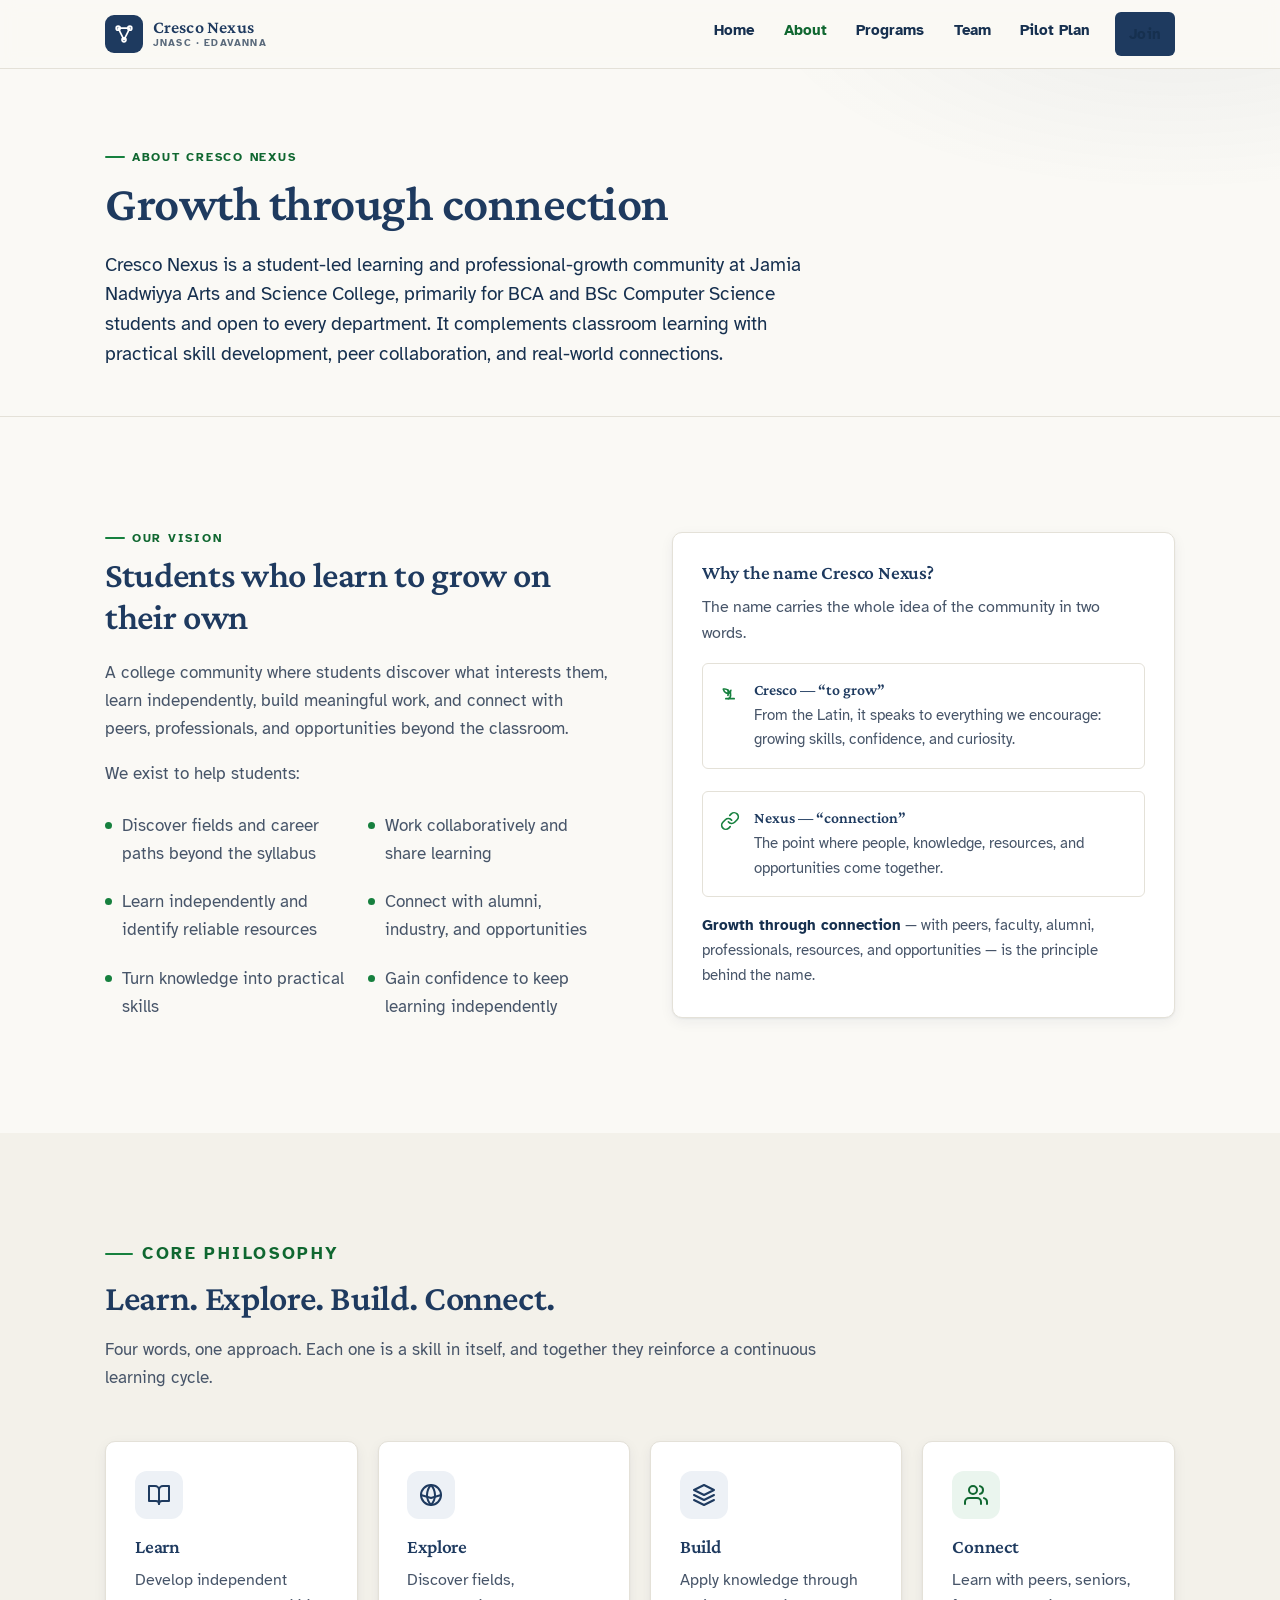
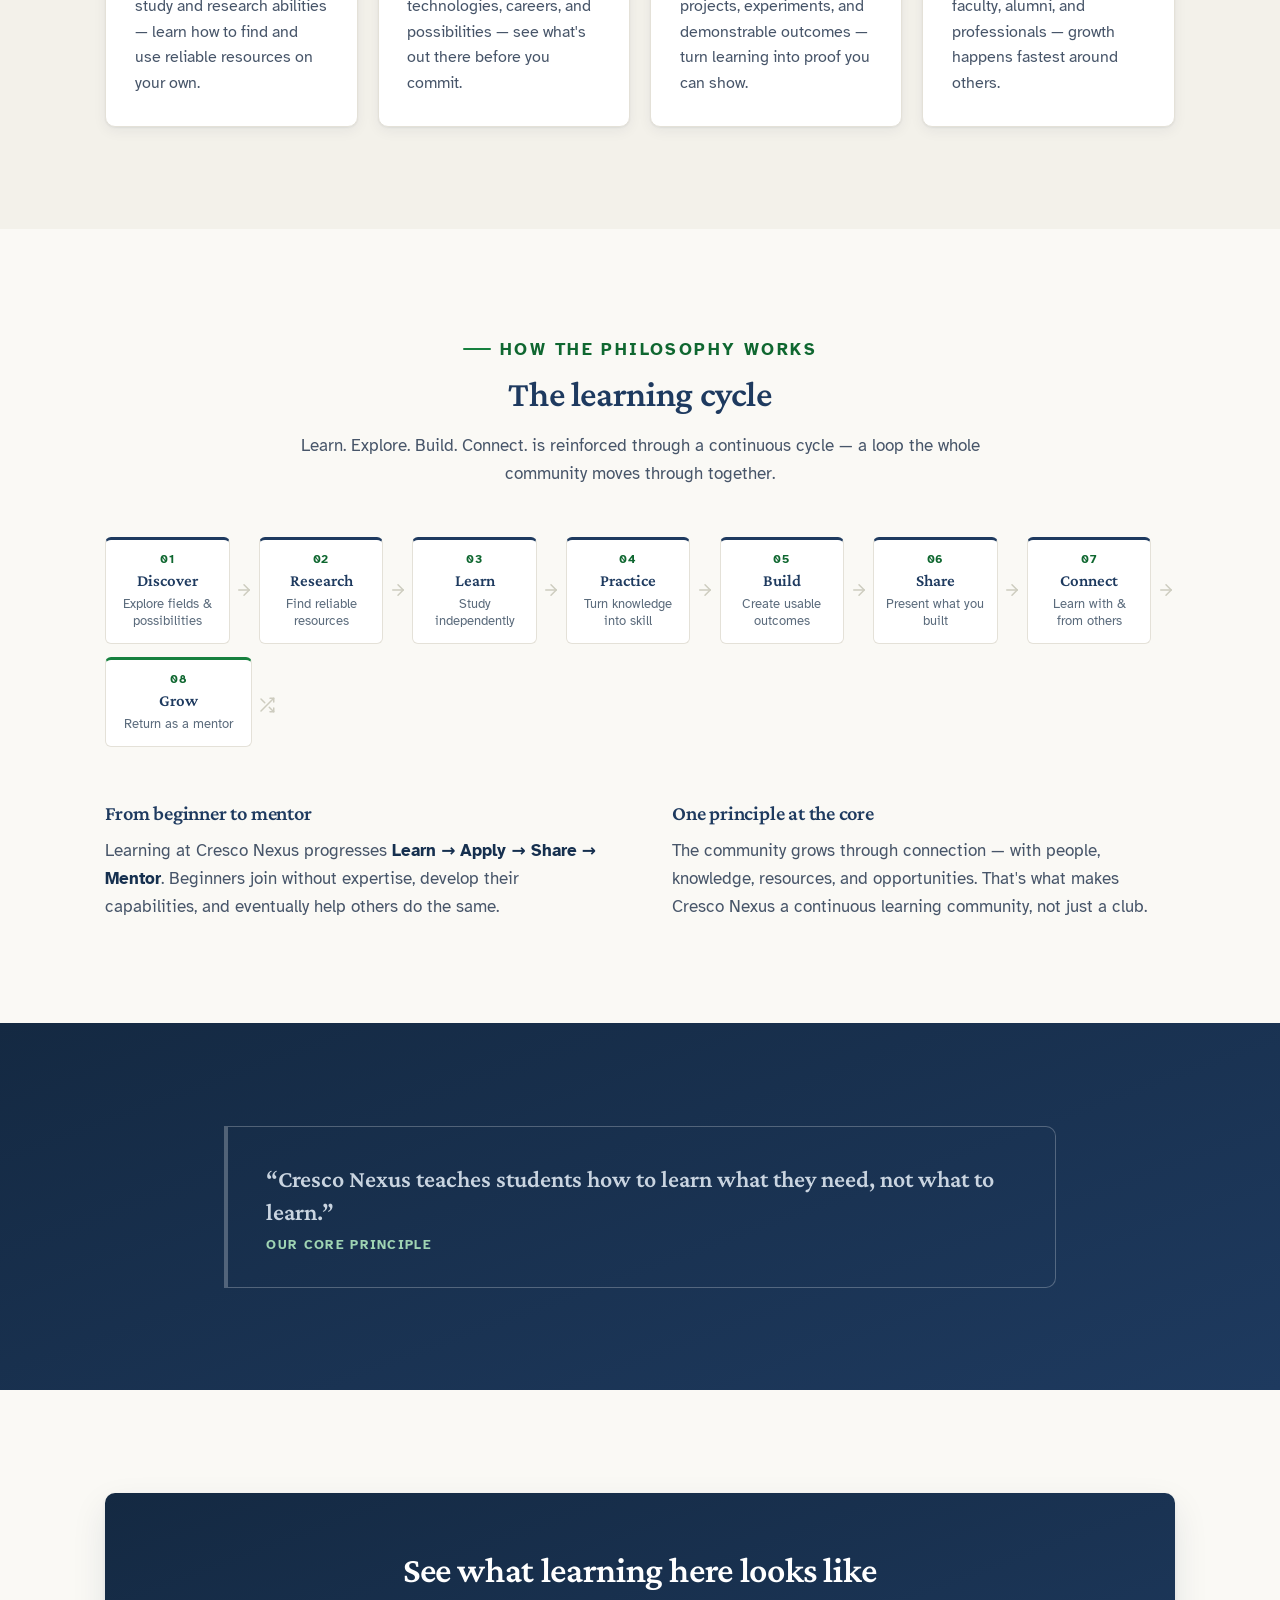
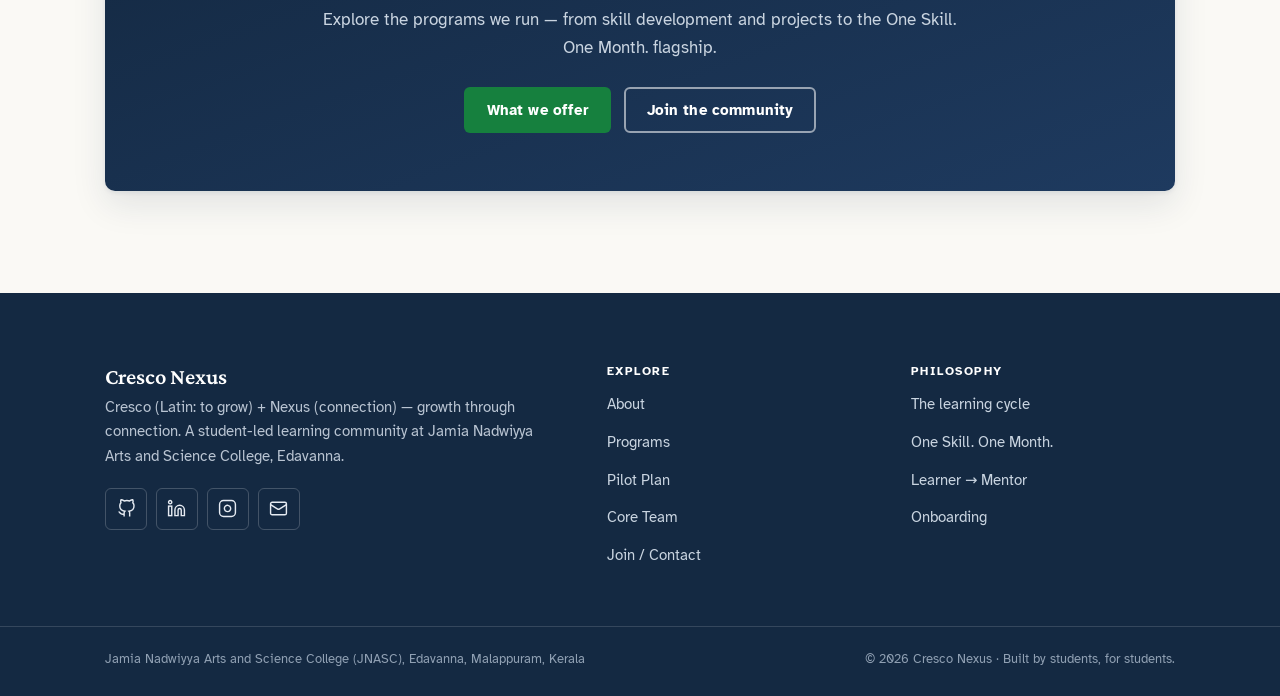
==== about.html @ 307aafd1 "first commit" ====
<!DOCTYPE html>
<html lang="en">
<head>
  <meta charset="UTF-8">
  <meta name="viewport" content="width=device-width, initial-scale=1">
  <title>About — Cresco Nexus</title>
  <meta name="description" content="Why Cresco Nexus exists: our vision, purpose, core philosophy, the meaning of the name, and the learning cycle that shapes everything we do.">
  <meta property="og:type" content="website">
  <meta property="og:site_name" content="Cresco Nexus">
  <meta property="og:title" content="About — Cresco Nexus">
  <meta property="og:description" content="A student-led community at JNASC, Edavanna. Learn what we stand for: vision, purpose, core philosophy, and the Cresco = grow/ Nexus = connection learning cycle.">
  <meta property="og:url" content="https://YOUR_USERNAME.github.io/cresco-nexus/about.html">
  <link rel="canonical" href="https://YOUR_USERNAME.github.io/cresco-nexus/about.html">
  <link rel="icon" type="image/svg+xml" href="assets/favicon.svg">
  <link rel="preconnect" href="https://fonts.googleapis.com">
  <link rel="preconnect" href="https://fonts.gstatic.com" crossorigin>
  <link href="https://fonts.googleapis.com/css2?family=Atkinson+Hyperlegible:wght@400;700&family=Crimson+Pro:ital,wght@0,400;0,600;0,700;1,400;1,600&display=swap" rel="stylesheet">
  <link rel="stylesheet" href="assets/css/styles.css">
</head>
<body>
  <a class="skip-link" href="#main">Skip to content</a>

  <header class="site-header">
    <div class="container nav">
      <a class="brand" href="index.html" aria-label="Cresco Nexus — home">
        <span class="brand__mark" aria-hidden="true">
          <svg viewBox="0 0 24 24" width="20" height="20" fill="none" stroke="currentColor" stroke-width="2" stroke-linecap="round" stroke-linejoin="round">
            <circle cx="5" cy="5" r="2.4"></circle>
            <circle cx="19" cy="5" r="2.4"></circle>
            <circle cx="12" cy="19" r="2.4"></circle>
            <path d="M5 5l14 0M5 5l7 14M19 5L12 19"></path>
          </svg>
        </span>
        <span class="brand__text">
          <span class="brand__name">Cresco Nexus</span>
          <span class="brand__tag">JNASC · Edavanna</span>
        </span>
      </a>
      <button class="nav-toggle" aria-expanded="false" aria-controls="nav-links" aria-label="Toggle navigation menu">
        <svg class="icon-menu" viewBox="0 0 24 24" fill="none" stroke="currentColor" stroke-width="2" stroke-linecap="round" aria-hidden="true"><line x1="4" y1="7" x2="20" y2="7"></line><line x1="4" y1="12" x2="20" y2="12"></line><line x1="4" y1="17" x2="20" y2="17"></line></svg>
        <svg class="icon-close" viewBox="0 0 24 24" fill="none" stroke="currentColor" stroke-width="2" stroke-linecap="round" aria-hidden="true"><line x1="6" y1="6" x2="18" y2="18"></line><line x1="18" y1="6" x2="6" y2="18"></line></svg>
      </button>
      <nav aria-label="Main navigation">
        <ul class="nav-links" id="nav-links">
          <li><a href="index.html">Home</a></li>
          <li><a href="about.html" aria-current="page">About</a></li>
          <li><a href="programs.html">Programs</a></li>
          <li><a href="team.html">Team</a></li>
          <li><a href="pilot.html">Pilot Plan</a></li>
          <li><a class="btn btn--primary nav-cta" href="join.html">Join</a></li>
        </ul>
      </nav>
    </div>
  </header>

  <main id="main">
    <section class="page-hero" aria-labelledby="page-title">
      <div class="container">
        <p class="eyebrow">About Cresco Nexus</p>
        <h1 id="page-title">Growth through connection</h1>
        <p class="lead">Cresco Nexus is a student-led learning and professional-growth community at Jamia Nadwiyya Arts and Science College, primarily for BCA and BSc Computer Science students and open to every department. It complements classroom learning with practical skill development, peer collaboration, and real-world connections.</p>
      </div>
    </section>

    <!-- Vision & Purpose -->
    <section class="section" aria-labelledby="vision-title">
      <div class="container split split--center">
        <div class="reveal">
          <p class="eyebrow">Our vision</p>
          <h2 id="vision-title">Students who learn to grow on their own</h2>
          <p>A college community where students discover what interests them, learn independently, build meaningful work, and connect with peers, professionals, and opportunities beyond the classroom.</p>
          <p>We exist to help students:</p>
          <ul class="two-col-list">
            <li>Discover fields and career paths beyond the syllabus</li>
            <li>Learn independently and identify reliable resources</li>
            <li>Turn knowledge into practical skills</li>
            <li>Work collaboratively and share learning</li>
            <li>Connect with alumni, industry, and opportunities</li>
            <li>Gain confidence to keep learning independently</li>
          </ul>
        </div>
        <div class="reveal" data-delay="1">
          <article class="card">
            <h3>Why the name Cresco Nexus?</h3>
            <p style="font-size:1rem">The name carries the whole idea of the community in two words.</p>
            <ul class="feature-list">
              <li>
                <svg viewBox="0 0 24 24" fill="none" stroke="currentColor" stroke-width="2" stroke-linecap="round" stroke-linejoin="round" aria-hidden="true"><path d="M7 20h10"></path><path d="M10 20c5.5-2.5.8-6.4 3-10"></path><path d="M9.5 9.4c1.1.8 1.8 2.2 2.3 3.7-2 .4-3.5.4-4.8-.3-1.2-.6-2.3-1.9-3-4.2 2.8-.5 4.4 0 5.5 1.4a8.1 8.1 0 0 1 0 6"></path></svg>
                <div><b>Cresco — “to grow”</b><p>From the Latin, it speaks to everything we encourage: growing skills, confidence, and curiosity.</p></div>
              </li>
              <li>
                <svg viewBox="0 0 24 24" fill="none" stroke="currentColor" stroke-width="2" stroke-linecap="round" stroke-linejoin="round" aria-hidden="true"><path d="M10 13a5 5 0 0 0 7.54.54l3-3a5 5 0 0 0-7.07-7.07l-1.72 1.71"></path><path d="M14 11a5 5 0 0 0-7.54-.54l-3 3a5 5 0 0 0 7.07 7.07l1.71-1.71"></path></svg>
                <div><b>Nexus — “connection”</b><p>The point where people, knowledge, resources, and opportunities come together.</p></div>
              </li>
            </ul>
            <p class="mt-1" style="font-size:.95rem"><strong>Growth through connection</strong> — with peers, faculty, alumni, professionals, resources, and opportunities — is the principle behind the name.</p>
          </article>
        </div>
      </div>
    </section>

    <!-- Core philosophy -->
    <section class="section section--soft" aria-labelledby="philosophy-title">
      <div class="container">
        <div class="section-head reveal">
          <p class="eyebrow">Core philosophy</p>
          <h2 id="philosophy-title">Learn. Explore. Build. Connect.</h2>
          <p>Four words, one approach. Each one is a skill in itself, and together they reinforce a continuous learning cycle.</p>
        </div>
        <div class="grid grid--4">
          <article class="card reveal">
            <span class="card__icon"><svg viewBox="0 0 24 24" fill="none" stroke="currentColor" stroke-width="2" stroke-linecap="round" stroke-linejoin="round" aria-hidden="true"><path d="M2 3h6a4 4 0 0 1 4 4v14a3 3 0 0 0-3-3H2z"></path><path d="M22 3h-6a4 4 0 0 0-4 4v14a3 3 0 0 1 3-3h7z"></path></svg></span>
            <h3>Learn</h3>
            <p>Develop independent study and research abilities — learn how to find and use reliable resources on your own.</p>
          </article>
          <article class="card reveal" data-delay="1">
            <span class="card__icon"><svg viewBox="0 0 24 24" fill="none" stroke="currentColor" stroke-width="2" stroke-linecap="round" stroke-linejoin="round" aria-hidden="true"><circle cx="12" cy="12" r="10"></circle><path d="m2 12 10 3 10-3"></path><path d="M12 2a15.3 15.3 0 0 1 4 10 15.3 15.3 0 0 1-4 10 15.3 15.3 0 0 1-4-10 15.3 15.3 0 0 1 4-10z"></path></svg></span>
            <h3>Explore</h3>
            <p>Discover fields, technologies, careers, and possibilities — see what's out there before you commit.</p>
          </article>
          <article class="card reveal" data-delay="2">
            <span class="card__icon"><svg viewBox="0 0 24 24" fill="none" stroke="currentColor" stroke-width="2" stroke-linecap="round" stroke-linejoin="round" aria-hidden="true"><polygon points="12 2 2 7 12 12 22 7 12 2"></polygon><polyline points="2 17 12 22 22 17"></polyline><polyline points="2 12 12 17 22 12"></polyline></svg></span>
            <h3>Build</h3>
            <p>Apply knowledge through projects, experiments, and demonstrable outcomes — turn learning into proof you can show.</p>
          </article>
          <article class="card reveal" data-delay="3">
            <span class="card__icon card__icon--green"><svg viewBox="0 0 24 24" fill="none" stroke="currentColor" stroke-width="2" stroke-linecap="round" stroke-linejoin="round" aria-hidden="true"><path d="M17 21v-2a4 4 0 0 0-4-4H5a4 4 0 0 0-4 4v2"></path><circle cx="9" cy="7" r="4"></circle><path d="M23 21v-2a4 4 0 0 0-3-3.87"></path><path d="M16 3.13a4 4 0 0 1 0 7.75"></path></svg></span>
            <h3>Connect</h3>
            <p>Learn with peers, seniors, faculty, alumni, and professionals — growth happens fastest around others.</p>
          </article>
        </div>
      </div>
    </section>

    <!-- The learning cycle -->
    <section class="section" id="cycle" aria-labelledby="cycle-title">
      <div class="container">
        <div class="section-head text-center reveal">
          <p class="eyebrow eyebrow--center">How the philosophy works</p>
          <h2 id="cycle-title">The learning cycle</h2>
          <p>Learn. Explore. Build. Connect. is reinforced through a continuous cycle — a loop the whole community moves through together.</p>
        </div>
        <ol class="cycle reveal">
          <li class="cycle__item"><strong>Discover</strong><span>Explore fields &amp; possibilities</span></li>
          <li class="cycle__arrow cycle__arrow--h" aria-hidden="true"><svg viewBox="0 0 24 24" fill="none" stroke="currentColor" stroke-width="2" stroke-linecap="round" stroke-linejoin="round"><line x1="5" y1="12" x2="19" y2="12"></line><polyline points="12 5 19 12 12 19"></polyline></svg></li>
          <li class="cycle__item"><strong>Research</strong><span>Find reliable resources</span></li>
          <li class="cycle__arrow cycle__arrow--h" aria-hidden="true"><svg viewBox="0 0 24 24" fill="none" stroke="currentColor" stroke-width="2" stroke-linecap="round" stroke-linejoin="round"><line x1="5" y1="12" x2="19" y2="12"></line><polyline points="12 5 19 12 12 19"></polyline></svg></li>
          <li class="cycle__item"><strong>Learn</strong><span>Study independently</span></li>
          <li class="cycle__arrow cycle__arrow--h" aria-hidden="true"><svg viewBox="0 0 24 24" fill="none" stroke="currentColor" stroke-width="2" stroke-linecap="round" stroke-linejoin="round"><line x1="5" y1="12" x2="19" y2="12"></line><polyline points="12 5 19 12 12 19"></polyline></svg></li>
          <li class="cycle__item"><strong>Practice</strong><span>Turn knowledge into skill</span></li>
          <li class="cycle__arrow cycle__arrow--h" aria-hidden="true"><svg viewBox="0 0 24 24" fill="none" stroke="currentColor" stroke-width="2" stroke-linecap="round" stroke-linejoin="round"><line x1="5" y1="12" x2="19" y2="12"></line><polyline points="12 5 19 12 12 19"></polyline></svg></li>
          <li class="cycle__item"><strong>Build</strong><span>Create usable outcomes</span></li>
          <li class="cycle__arrow cycle__arrow--h" aria-hidden="true"><svg viewBox="0 0 24 24" fill="none" stroke="currentColor" stroke-width="2" stroke-linecap="round" stroke-linejoin="round"><line x1="5" y1="12" x2="19" y2="12"></line><polyline points="12 5 19 12 12 19"></polyline></svg></li>
          <li class="cycle__item"><strong>Share</strong><span>Present what you built</span></li>
          <li class="cycle__arrow cycle__arrow--h" aria-hidden="true"><svg viewBox="0 0 24 24" fill="none" stroke="currentColor" stroke-width="2" stroke-linecap="round" stroke-linejoin="round"><line x1="5" y1="12" x2="19" y2="12"></line><polyline points="12 5 19 12 12 19"></polyline></svg></li>
          <li class="cycle__item"><strong>Connect</strong><span>Learn with &amp; from others</span></li>
          <li class="cycle__arrow cycle__arrow--h" aria-hidden="true"><svg viewBox="0 0 24 24" fill="none" stroke="currentColor" stroke-width="2" stroke-linecap="round" stroke-linejoin="round"><line x1="5" y1="12" x2="19" y2="12"></line><polyline points="12 5 19 12 12 19"></polyline></svg></li>
          <li class="cycle__item cycle__item--end"><strong>Grow</strong><span>Return as a mentor</span></li>
          <li class="cycle__arrow cycle__arrow--h" aria-hidden="true"><svg viewBox="0 0 24 24" fill="none" stroke="currentColor" stroke-width="2" stroke-linecap="round" stroke-linejoin="round"><polyline points="16 3 21 3 21 8"></polyline><line x1="4" y1="20" x2="21" y2="3"></line><polyline points="21 16 21 21 16 21"></polyline><line x1="15" y1="15" x2="21" y2="21"></line><line x1="4" y1="4" x2="9" y2="9"></line></svg></li>
        </ol>
        <div class="split mt-3">
          <div class="reveal">
            <h3>From beginner to mentor</h3>
            <p>Learning at Cresco Nexus progresses <strong>Learn → Apply → Share → Mentor</strong>. Beginners join without expertise, develop their capabilities, and eventually help others do the same.</p>
          </div>
          <div class="reveal" data-delay="1">
            <h3>One principle at the core</h3>
            <p>The community grows through connection — with people, knowledge, resources, and opportunities. That's what makes Cresco Nexus a continuous learning community, not just a club.</p>
          </div>
        </div>
      </div>
    </section>

    <!-- Core principle -->
    <section class="section section--navy" aria-label="Our core principle">
      <div class="container">
        <figure class="quote reveal" style="max-width:52rem;margin-inline:auto;background:transparent;border-color:rgba(255,255,255,.25);box-shadow:none">
          <blockquote>
            <p>“Cresco Nexus teaches students how to learn what they need, not what to learn.”</p>
          </blockquote>
          <cite style="color:#9FD4B3">Our core principle</cite>
        </figure>
      </div>
    </section>

    <!-- CTA -->
    <section class="section" aria-label="Next steps">
      <div class="container">
        <div class="cta-band reveal">
          <h2>See what learning here looks like</h2>
          <p>Explore the programs we run — from skill development and projects to the One Skill. One Month. flagship.</p>
          <div class="btn-row btn-row--center">
            <a class="btn btn--accent" href="programs.html">What we offer</a>
            <a class="btn btn--outline-light" href="join.html">Join the community</a>
          </div>
        </div>
      </div>
    </section>
  </main>

  <footer class="site-footer">
    <div class="container">
      <div class="footer-grid">
        <div class="footer-brand">
          <span class="footer-brand__name">Cresco Nexus</span>
          <p>Cresco (Latin: to grow) + Nexus (connection) — growth through connection. A student-led learning community at Jamia Nadwiyya Arts and Science College, Edavanna.</p>
          <div class="social-row">
            <a href="#" aria-label="Cresco Nexus on GitHub" rel="noopener"><svg viewBox="0 0 24 24" fill="none" stroke="currentColor" stroke-width="1.8" aria-hidden="true"><path d="M9 19c-5 1.5-5-2.5-7-3m14 6v-3.87a3.37 3.37 0 0 0-.94-2.61c3.14-.35 6.44-1.54 6.44-7A5.44 5.44 0 0 0 20 4.77 5.07 5.07 0 0 0 19.91 1S18.73.65 16 2.48a13.38 13.38 0 0 0-7 0C6.27.65 5.09 1 5.09 1A5.07 5.07 0 0 0 5 4.77a5.44 5.44 0 0 0-1.5 3.78c0 5.42 3.3 6.61 6.44 7A3.37 3.37 0 0 0 9 18.13V22"></path></svg></a>
            <a href="#" aria-label="Cresco Nexus on LinkedIn" rel="noopener"><svg viewBox="0 0 24 24" fill="none" stroke="currentColor" stroke-width="1.8" aria-hidden="true"><path d="M16 8a6 6 0 0 1 6 6v7h-4v-7a2 2 0 0 0-2-2 2 2 0 0 0-2 2v7h-4v-7a6 6 0 0 1 6-6z"></path><rect width="4" height="12" x="2" y="9"></rect><circle cx="4" cy="4" r="2"></circle></svg></a>
            <a href="#" aria-label="Cresco Nexus on Instagram" rel="noopener"><svg viewBox="0 0 24 24" fill="none" stroke="currentColor" stroke-width="1.8" aria-hidden="true"><rect width="20" height="20" x="2" y="2" rx="5"></rect><path d="M16 11.37A4 4 0 1 1 12.63 8 4 4 0 0 1 16 11.37z"></path><line x1="17.5" y1="6.5" x2="17.51" y2="6.5"></line></svg></a>
            <a href="mailto:hello@cresconexus.in" aria-label="Email Cresco Nexus"><svg viewBox="0 0 24 24" fill="none" stroke="currentColor" stroke-width="1.8" aria-hidden="true"><rect width="20" height="16" x="2" y="4" rx="2"></rect><path d="m22 7-8.97 5.7a1.94 1.94 0 0 1-2.06 0L2 7"></path></svg></a>
          </div>
        </div>
        <div class="footer-col">
          <h4>Explore</h4>
          <ul>
            <li><a href="about.html">About</a></li>
            <li><a href="programs.html">Programs</a></li>
            <li><a href="pilot.html">Pilot Plan</a></li>
            <li><a href="team.html">Core Team</a></li>
            <li><a href="join.html">Join / Contact</a></li>
          </ul>
        </div>
        <div class="footer-col">
          <h4>Philosophy</h4>
          <ul>
            <li><a href="about.html#cycle">The learning cycle</a></li>
            <li><a href="programs.html#one-skill">One Skill. One Month.</a></li>
            <li><a href="programs.html#progression">Learner → Mentor</a></li>
            <li><a href="join.html#onboarding">Onboarding</a></li>
          </ul>
        </div>
      </div>
    </div>
    <div class="footer-bottom">
      <div class="container">
        <span>Jamia Nadwiyya Arts and Science College (JNASC), Edavanna, Malappuram, Kerala</span>
        <span>© <span data-year>2026</span> Cresco Nexus · Built by students, for students.</span>
      </div>
    </div>
  </footer>

  <script src="assets/js/main.js" defer></script>
</body>
</html>
---- assets/css/styles.css ----
/* ============================================================
   Cresco Nexus — Global stylesheet
   Contrast checkpoints (WCAG AA, 4.5:1 minimum):
     navy #1E3A5F on white 11.5:1 | green #16803E on white 5.0:1
     navy-deep #142942 on white 14.7:1 | slate #475569 on bg 7.2:1
   ============================================================ */

:root {
  /* Color tokens */
  --navy:          #1E3A5F;
  --navy-deep:     #142942;
  --navy-ink:      #16304F;
  --navy-soft:     #EDF1F6;
  --green:         #16803E;
  --green-deep:    #0F6730;
  --green-tint:    #EAF5EE;
  --bg:            #FAF9F5;
  --bg-soft:       #F3F1EA;
  --card:          #FFFFFF;
  --slate:         #475569;
  --muted:         #5B6B7C;
  --border:        #E4E1D8;
  --border-strong: #CDCCBF;
  --focus:         #2563EB;

  /* Type */
  --serif: "Crimson Pro", "Iowan Old Style", Georgia, "Times New Roman", serif;
  --sans:  "Atkinson Hyperlegible", system-ui, -apple-system, "Segoe UI", Roboto, Arial, sans-serif;

  /* Shape + depth */
  --radius: 10px;
  --radius-sm: 6px;
  --shadow-sm: 0 1px 2px rgba(20,38,66,.06), 0 4px 14px rgba(20,38,66,.06);
  --shadow-md: 0 2px 4px rgba(20,38,66,.07), 0 14px 34px rgba(20,38,66,.10);

  /* Motion + rhythm */
  --ease: cubic-bezier(.25,.6,.3,1);
  --t-fast: 160ms;
  --t-med: 260ms;
  --space-section: clamp(3.5rem, 8vw, 6.5rem);
  --container: 1140px;
}

/* ---------- Reset / base ---------- */
*, *::before, *::after { box-sizing: border-box; }

html { scroll-behavior: smooth; -webkit-text-size-adjust: 100%; }

@media (prefers-reduced-motion: reduce) {
  html { scroll-behavior: auto; }
  *, *::before, *::after {
    animation-duration: .001ms !important;
    animation-iteration-count: 1 !important;
    transition-duration: .001ms !important;
  }
}

body {
  margin: 0;
  font-family: var(--sans);
  font-size: 1.0625rem;
  line-height: 1.65;
  color: var(--slate);
  background: var(--bg);
  -webkit-font-smoothing: antialiased;
  text-rendering: optimizeLegibility;
}

h1, h2, h3, h4 {
  font-family: var(--serif);
  font-weight: 600;
  line-height: 1.16;
  color: var(--navy);
  margin: 0 0 .55em;
  letter-spacing: -.01em;
}
h1 { font-size: clamp(2.15rem, 4.6vw, 3.1rem); }
h2 { font-size: clamp(1.65rem, 3.2vw, 2.25rem); }
h3 { font-size: 1.28rem; }
h4 { font-size: 1.05rem; }

p { margin: 0 0 1em; }
p:last-child { margin-bottom: 0; }
a { color: var(--navy); text-decoration: none; }
a:hover { color: var(--navy-deep); }
strong { color: var(--navy-ink); font-weight: 700; }
img, svg { display: block; max-width: 100%; }
ul, ol { padding-left: 1.25em; }
li { margin-bottom: .4em; }
li:last-child { margin-bottom: 0; }

::selection { background: var(--green); color: #fff; }
:focus-visible { outline: 3px solid var(--focus); outline-offset: 2px; border-radius: 3px; }

/* ---------- Utility ---------- */
.container {
  width: 100%;
  max-width: var(--container);
  margin-inline: auto;
  padding-inline: clamp(1.1rem, 4vw, 2.2rem);
}

.eyebrow {
  display: inline-flex;
  align-items: center;
  gap: .55em;
  font: 700 .78rem/1 var(--sans);
  letter-spacing: .14em;
  text-transform: uppercase;
  color: var(--green-deep);
  margin-bottom: .9em;
}
.eyebrow::before {
  content: "";
  width: 1.6em;
  height: 2px;
  background: var(--green);
  border-radius: 2px;
}
.eyebrow--on-dark { color: #9FD4B3; }
.eyebrow--on-dark::before { background: #9FD4B3; }
.eyebrow--center { justify-content: center; }

.sr-only {
  position: absolute;
  width: 1px;
  height: 1px;
  padding: 0;
  margin: -1px;
  overflow: hidden;
  clip: rect(0, 0, 0, 0);
  white-space: nowrap;
  border: 0;
}

.lead { font-size: 1.16rem; line-height: 1.6; color: var(--navy-ink); }
.lead--muted { color: var(--slate); }

.text-center { text-align: center; }
.mt-1 { margin-top: 1rem; }
.mt-2 { margin-top: 2rem; }
.mt-3 { margin-top: 3rem; }
.mb-0 { margin-bottom: 0; }

.skip-link {
  position: absolute;
  left: -999px;
  top: 0;
  z-index: 999;
  background: var(--navy);
  color: #fff;
  padding: .8em 1.2em;
  border-radius: 0 0 var(--radius-sm) 0;
  font-weight: 700;
}
.skip-link:focus { left: 0; color: #fff; }

.section { padding-block: var(--space-section); }
.section--soft { background: var(--bg-soft); }
.section--navy { background: linear-gradient(160deg, var(--navy-deep), var(--navy)); color: #D8E0EA; }
.section--navy h1, .section--navy h2, .section--navy h3 { color: #fff; }
.section--navy .lead { color: #C9D4E0; }
.section--navy p { color: #C9D4E0; }

.section-head { max-width: 46rem; margin-bottom: clamp(2rem, 4vw, 3rem); }
.section-head.text-center { margin-inline: auto; }
.section-head h2 { margin-bottom: .45em; }
.section-head p { font-size: 1.08rem; }

/* ---------- Buttons ---------- */
.btn {
  display: inline-flex;
  align-items: center;
  justify-content: center;
  gap: .5em;
  min-height: 46px;
  padding: .7em 1.35em;
  border: 2px solid transparent;
  border-radius: var(--radius-sm);
  font: 700 .95rem/1 var(--sans);
  letter-spacing: .01em;
  cursor: pointer;
  text-align: center;
  transition: background-color var(--t-fast) var(--ease), color var(--t-fast) var(--ease),
              border-color var(--t-fast) var(--ease), box-shadow var(--t-fast) var(--ease),
              transform var(--t-fast) var(--ease);
}
.btn:hover { transform: translateY(-1px); }
.btn:active { transform: translateY(0); }
.btn svg { flex: none; }

.btn--primary { background: var(--navy); color: #fff; }
.btn--primary:hover { background: var(--navy-deep); color: #fff; box-shadow: var(--shadow-sm); }

.btn--accent { background: var(--green); color: #fff; }
.btn--accent:hover { background: var(--green-deep); color: #fff; box-shadow: var(--shadow-sm); }

.btn--ghost { border-color: var(--navy); color: var(--navy); background: transparent; }
.btn--ghost:hover { background: var(--navy); color: #fff; }

.btn--light { background: #fff; color: var(--navy); }
.btn--light:hover { background: var(--bg-soft); color: var(--navy-deep); box-shadow: var(--shadow-sm); }

.btn--outline-light { border-color: rgba(255,255,255,.55); color: #fff; background: transparent; }
.btn--outline-light:hover { background: rgba(255,255,255,.12); color: #fff; border-color: #fff; }

.btn--block { width: 100%; }

.btn-row { display: flex; flex-wrap: wrap; gap: .8rem; align-items: center; }
.btn-row--center { justify-content: center; }

.textlink {
  font-weight: 700;
  color: var(--green-deep);
  border-bottom: 2px solid var(--green-tint);
  padding-bottom: 1px;
  transition: border-color var(--t-fast) var(--ease), color var(--t-fast) var(--ease);
}
.textlink:hover { color: var(--navy); border-color: var(--navy); }

/* ---------- Site header / nav ---------- */
.site-header {
  position: sticky;
  top: 0;
  z-index: 100;
  background: rgba(250,249,245,.92);
  -webkit-backdrop-filter: saturate(160%) blur(8px);
  backdrop-filter: saturate(160%) blur(8px);
  border-bottom: 1px solid var(--border);
  transition: box-shadow var(--t-med) var(--ease);
}
.site-header.is-scrolled { box-shadow: 0 6px 18px rgba(20,38,66,.07); }

.nav { display: flex; align-items: center; justify-content: space-between; gap: 1rem; min-height: 68px; }

.brand { display: inline-flex; align-items: center; gap: .6rem; flex: none; }
.brand__mark {
  width: 38px; height: 38px; border-radius: 9px;
  background: var(--navy); color: #fff;
  display: grid; place-items: center;
  transition: background-color var(--t-fast) var(--ease);
}
.brand:hover .brand__mark { background: var(--green); }
.brand__text { line-height: 1.1; }
.brand__name { display: block; font: 600 1.12rem/1.1 var(--serif); color: var(--navy); letter-spacing: .01em; }
.brand__tag { display: block; font: 700 .62rem/1.3 var(--sans); letter-spacing: .12em; text-transform: uppercase; color: var(--muted); }

.nav-links { display: flex; align-items: center; gap: .35rem; list-style: none; margin: 0; padding: 0; }
.nav-links a {
  display: inline-flex; align-items: center; min-height: 44px;
  padding: .35em .8em;
  font: 700 .93rem/1 var(--sans);
  color: var(--navy-ink);
  border-radius: var(--radius-sm);
  transition: color var(--t-fast) var(--ease), background-color var(--t-fast) var(--ease);
}
.nav-links a:hover { color: var(--green-deep); background: var(--navy-soft); }
.nav-links a[aria-current="page"] { color: var(--green-deep); }
.nav-links a[aria-current="page"]::after {
  content: ""; display: block; height: 2px; margin-top: -8px;
  border-radius: 2px; background: var(--green);
}

.nav-cta { margin-left: .5rem; font-size: .92rem; min-height: 42px; padding: .55em 1.1em; }

.nav-toggle {
  display: none;
  min-width: 46px; min-height: 46px; padding: 10px;
  border: 1px solid var(--border-strong);
  border-radius: var(--radius-sm);
  background: var(--card); color: var(--navy);
  cursor: pointer;
}
.nav-toggle svg { width: 22px; height: 22px; }
.nav-toggle[aria-expanded="true"] .icon-menu { display: none; }
.nav-toggle[aria-expanded="false"] .icon-close { display: none; }

@media (max-width: 860px) {
  .nav-toggle { display: inline-flex; align-items: center; justify-content: center; }
  .nav-links {
    position: absolute; top: 100%; left: 0; right: 0;
    flex-direction: column; align-items: stretch; gap: .15rem;
    background: var(--card);
    border-bottom: 1px solid var(--border);
    box-shadow: var(--shadow-md);
    padding: .7rem 1rem 1.1rem;
    display: none;
  }
  .nav-links.is-open { display: flex; }
  .nav-links a { justify-content: flex-start; padding: .75em .9em; border-radius: var(--radius-sm); }
  .nav-links a[aria-current="page"]::after { display: none; }
  .nav-cta { margin-left: 0; margin-top: .35rem; width: 100%; }
}

/* ---------- Hero (home) ---------- */
.hero {
  position: relative;
  overflow: hidden;
  padding: clamp(3.2rem, 7vw, 5.5rem) 0 clamp(3rem, 6vw, 4.5rem);
  border-bottom: 1px solid var(--border);
  background:
    radial-gradient(900px 480px at 88% -10%, rgba(30,58,95,.07), transparent 65%),
    radial-gradient(640px 420px at -8% 108%, rgba(22,128,62,.06), transparent 60%),
    var(--bg);
}
.hero__inner {
  display: grid;
  grid-template-columns: minmax(0, 1.15fr) minmax(280px, .85fr);
  gap: clamp(1.5rem, 4vw, 3.5rem);
  align-items: center;
}
.hero h1 .tagline { display: block; color: var(--green-deep); font-style: italic; font-weight: 500; }
.hero__mission { font-size: 1.18rem; max-width: 34em; }
.hero__meta {
  display: flex; flex-wrap: wrap; gap: 1.4rem;
  margin-top: 1.6rem; font-size: .9rem; color: var(--muted);
}
.hero__meta span { display: inline-flex; align-items: center; gap: .45em; }
.hero__meta svg { width: 17px; height: 17px; color: var(--green); }

@keyframes motifPulse {
  0%, 100% { opacity: 1; transform: scale(1); }
  50% { opacity: .5; transform: scale(.8); }
}
.motif-svg { width: 100%; height: auto; }
.motif-svg .node-line { stroke: var(--navy); stroke-opacity: .28; }
.motif-svg .node-core { fill: var(--navy); }
.motif-svg .node-core--green { fill: var(--green); }
.motif-svg .node-soft { fill: #fff; stroke: var(--navy); stroke-opacity: .55; stroke-width: 1.4; }
.motif-svg .node-pulse { fill: var(--green); transform-origin: center; transform-box: fill-box; animation: motifPulse 3.6s var(--ease) infinite; }
.motif-svg .node-pulse:nth-of-type(2) { animation-delay: -1.2s; }
.motif-svg .node-pulse:nth-of-type(3) { animation-delay: -2.4s; }
.motif-svg .node-label { font-family: var(--serif); font-size: 13.5px; fill: var(--navy-ink); }
.motif-svg .node-label--green { fill: var(--green-deep); font-weight: 700; }
@media (prefers-reduced-motion: reduce) { .motif-svg .node-pulse { animation: none; } }

@media (max-width: 920px) {
  .hero__inner { grid-template-columns: 1fr; }
  .hero__motif { display: none; }
}

.hero__chip {
  position: absolute;
  left: -14px;
  bottom: 6px;
  background: var(--card);
  border: 1px solid var(--border-strong);
  border-radius: var(--radius);
  box-shadow: var(--shadow-md);
  padding: .9rem 1.1rem;
  display: flex;
  gap: .8rem;
  align-items: center;
  max-width: 290px;
}
.hero__chip .chip-mark {
  flex: none;
  width: 42px; height: 42px;
  border-radius: 10px;
  background: var(--green-tint); color: var(--green-deep);
  display: grid; place-items: center;
}
.hero__chip .chip-mark svg { width: 22px; height: 22px; }
.hero__chip b { display: block; font: 600 1rem/1.2 var(--serif); color: var(--navy); }
.hero__chip span { display: block; font-size: .78rem; line-height: 1.3; color: var(--muted); }
@media (max-width: 1100px) { .hero__chip { display: none; } }

/* ---------- Page hero (inner pages) ---------- */
.page-hero {
  padding: clamp(2.6rem, 6vw, 4.4rem) 0 clamp(2rem, 4vw, 3rem);
  border-bottom: 1px solid var(--border);
  background:
    radial-gradient(700px 320px at 92% -20%, rgba(30,58,95,.06), transparent 60%),
    var(--bg);
}
.page-hero h1 { margin-bottom: .35em; }
.page-hero .lead { max-width: 44rem; }

/* ---------- Cards ---------- */
.grid {
  display: grid;
  gap: 1.25rem;
  grid-template-columns: repeat(auto-fit, minmax(min(100%, 300px), 1fr));
}
.grid--4 { grid-template-columns: repeat(auto-fit, minmax(min(100%, 240px), 1fr)); }
.grid--2 { grid-template-columns: repeat(auto-fit, minmax(min(100%, 460px), 1fr)); }

.card {
  background: var(--card);
  border: 1px solid var(--border);
  border-radius: var(--radius);
  padding: clamp(1.3rem, 3vw, 1.8rem);
  box-shadow: var(--shadow-sm);
  transition: transform var(--t-med) var(--ease), box-shadow var(--t-med) var(--ease),
              border-color var(--t-med) var(--ease);
}
.card:hover { transform: translateY(-3px); box-shadow: var(--shadow-md); border-color: var(--border-strong); }
.card h3 { margin: 0 0 .5em; font-size: 1.2rem; }
.card p { font-size: .975rem; }
.card__icon {
  width: 48px; height: 48px; border-radius: 12px;
  display: grid; place-items: center;
  background: var(--navy-soft); color: var(--navy);
  margin-bottom: 1.05em;
  transition: background-color var(--t-fast) var(--ease), color var(--t-fast) var(--ease);
}
.card:hover .card__icon { background: var(--navy); color: #fff; }
.card__icon svg { width: 24px; height: 24px; }
.card__icon--green { background: var(--green-tint); color: var(--green-deep); }
.card:hover .card__icon--green { background: var(--green); color: #fff; }
.card__list { margin: .6em 0 0; padding-left: 1.15em; }
.card__list li { font-size: .95rem; }

/* ---------- Learning cycle diagram ---------- */
.cycle {
  list-style: none; margin: 0; padding: 0;
  display: flex; flex-wrap: wrap; gap: .35rem;
  align-items: stretch;
  counter-reset: cycle;
}
.cycle__item {
  position: relative;
  flex: 1 1 6.9rem;
  max-width: 8.6rem;
  background: var(--card);
  border: 1px solid var(--border);
  border-top: 3px solid var(--navy);
  border-radius: var(--radius-sm);
  padding: .9rem .75rem .8rem;
  text-align: center;
  counter-increment: cycle;
  transition: transform var(--t-med) var(--ease), box-shadow var(--t-med) var(--ease);
}
.cycle__item:hover { transform: translateY(-3px); box-shadow: var(--shadow-sm); }
.cycle__item::before {
  content: counter(cycle, decimal-leading-zero);
  display: block;
  font: 700 .72rem/1 var(--sans);
  letter-spacing: .08em;
  color: var(--green-deep);
  margin-bottom: .45em;
}
.cycle__item strong { display: block; font: 600 1.05rem/1.2 var(--serif); color: var(--navy); margin-bottom: .3em; }
.cycle__item span { display: block; font-size: .8rem; color: var(--muted); line-height: 1.35; }
.cycle__item--end { border-top-color: var(--green); }
.cycle__arrow { display: grid; place-items: center; color: var(--border-strong); }
.cycle__arrow svg { width: 18px; height: 18px; }
@media (max-width: 980px) { .cycle__arrow { transform: rotate(90deg); opacity: .6; } }
@media (min-width: 981px) { .cycle__item { max-width: 9.2rem; } }

/* ---------- Compact steps (One Skill) ---------- */
.steps { list-style: none; margin: 0; padding: 0; display: grid; gap: .9rem; }
.steps li {
  display: flex; gap: 1rem; align-items: flex-start;
  background: var(--card); border: 1px solid var(--border);
  border-radius: var(--radius-sm); padding: 1rem 1.15rem;
}
.steps__num {
  flex: none; width: 34px; height: 34px; border-radius: 50%;
  background: var(--green-tint); color: var(--green-deep);
  display: grid; place-items: center;
  font: 700 .85rem/1 var(--sans); margin-top: .1rem;
}
.steps b { display: block; font: 600 1rem/1.3 var(--serif); color: var(--navy); margin-bottom: .2em; }
.steps p { margin: 0; font-size: .92rem; }
.steps--grid { grid-template-columns: repeat(auto-fit, minmax(min(100%, 250px), 1fr)); align-items: stretch; }
.steps--grid li { align-items: center; }

/* ---------- Split layout ---------- */
.split {
  display: grid;
  grid-template-columns: minmax(0, 1fr) minmax(0, 1fr);
  gap: clamp(1.75rem, 5vw, 4rem);
  align-items: start;
}
.split--center { align-items: center; }
@media (max-width: 820px) { .split { grid-template-columns: 1fr; } }

.feature-list { list-style: none; margin: 0; padding: 0; display: grid; gap: 1rem; }
.feature-list li {
  display: flex; gap: .85rem; align-items: flex-start;
  padding: 1rem 1.1rem;
  background: var(--card); border: 1px solid var(--border);
  border-radius: var(--radius-sm);
}
.feature-list svg { flex: none; width: 20px; height: 20px; color: var(--green); margin-top: .15rem; }
.feature-list b { display: block; font: 600 .98rem/1.3 var(--serif); color: var(--navy); margin-bottom: .15rem; }
.feature-list p { margin: 0; font-size: .93rem; }

/* ---------- Quote ---------- */
.quote {
  position: relative;
  margin: 0;
  padding: clamp(1.4rem, 3vw, 2.2rem) clamp(1.3rem, 3vw, 2.4rem);
  background: var(--card);
  border: 1px solid var(--border);
  border-left: 4px solid var(--green);
  border-radius: 0 var(--radius) var(--radius) 0;
  box-shadow: var(--shadow-sm);
}
.quote blockquote {
  margin: 0;
  font: 600 clamp(1.15rem, 2.4vw, 1.5rem)/1.4 var(--serif);
  color: var(--navy);
}
.quote blockquote p { margin-bottom: .4em; }
.quote cite {
  display: block; margin-top: .6em;
  font: normal 700 .82rem/1 var(--sans);
  letter-spacing: .1em; text-transform: uppercase;
  color: var(--green-deep); font-style: normal;
}

/* ---------- Team ---------- */
.team-grid { display: grid; gap: 1.25rem; grid-template-columns: repeat(auto-fit, minmax(min(100%, 250px), 1fr)); }
.person-card {
  background: var(--card);
  border: 1px solid var(--border);
  border-radius: var(--radius);
  padding: 1.5rem 1.4rem 1.6rem;
  text-align: center;
  box-shadow: var(--shadow-sm);
  transition: transform var(--t-med) var(--ease), box-shadow var(--t-med) var(--ease);
}
.person-card:hover { transform: translateY(-3px); box-shadow: var(--shadow-md); }
.person-card--lead { border-color: var(--navy); }
.avatar {
  width: 76px; height: 76px; margin: 0 auto 1rem;
  border-radius: 50%;
  display: grid; place-items: center;
  background: linear-gradient(150deg, var(--navy), var(--navy-deep));
  color: #fff;
  font: 600 1.5rem/1 var(--serif);
  box-shadow: 0 0 0 4px var(--card), 0 0 0 5px var(--border);
}
.avatar--green { background: linear-gradient(150deg, var(--green), var(--green-deep)); }
.person-card h3 { margin-bottom: .2em; font-size: 1.15rem; }
.person-card .role {
  display: block;
  font: 700 .78rem/1 var(--sans);
  letter-spacing: .08em; text-transform: uppercase;
  color: var(--green-deep);
  margin-bottom: .7rem;
}
.person-card p { font-size: .9rem; margin-bottom: 0; }
.person-card .badge {
  display: inline-block; margin-bottom: .6rem;
  font: 700 .7rem/1 var(--sans);
  letter-spacing: .08em; text-transform: uppercase;
  color: var(--navy); background: var(--navy-soft);
  border-radius: 999px; padding: .35em .9em;
}

/* ---------- Pilot timeline ---------- */
.timeline { display: grid; gap: 1.5rem; grid-template-columns: repeat(auto-fit, minmax(min(100%, 290px), 1fr)); }
.month-card {
  position: relative;
  background: var(--card);
  border: 1px solid var(--border);
  border-radius: var(--radius);
  box-shadow: var(--shadow-sm);
  overflow: hidden;
}
.month-card__head {
  padding: 1.4rem 1.4rem 1rem;
  background: linear-gradient(160deg, var(--navy), var(--navy-deep));
  color: #fff;
}
.month-card__head .eyebrow { margin-bottom: .4em; }
.month-card__head h3 { color: #fff; margin-bottom: .2em; font-size: 1.35rem; }
.month-card__head p { color: #C9D4E0; font-size: .88rem; margin: 0; }
.month-card__body { padding: 1.3rem 1.4rem 1.5rem; }
.month-card__body h4 {
  font-size: .82rem; font-family: var(--sans);
  letter-spacing: .1em; text-transform: uppercase;
  color: var(--muted); margin: 1.1em 0 .4em;
}
.month-card__body h4:first-child { margin-top: 0; }
.month-card__body ul { margin: 0 0 .4em; padding-left: 1.1em; }
.month-card__body li { font-size: .93rem; }
.month-card__outcome {
  margin-top: 1.1rem;
  padding: .85rem 1rem;
  border-radius: var(--radius-sm);
  background: var(--green-tint);
  border: 1px solid rgba(22,128,62,.28);
  font-size: .9rem; color: var(--green-deep);
}
.month-card__outcome b { color: var(--green-deep); }

/* ---------- CTA band ---------- */
.cta-band {
  background: linear-gradient(160deg, var(--navy-deep), var(--navy));
  color: #E6EBF2;
  border-radius: var(--radius);
  padding: clamp(2.2rem, 5vw, 3.6rem);
  text-align: center;
  box-shadow: var(--shadow-md);
}
.cta-band h2 { color: #fff; margin-bottom: .4em; }
.cta-band p { max-width: 38em; margin-inline: auto; color: #C9D4E0; font-size: 1.05rem; }
.cta-band .btn-row { margin-top: 1.6rem; }

/* ---------- Footer ---------- */
.site-footer { background: var(--navy-deep); color: #B9C4D2; padding-top: clamp(3rem, 6vw, 4.5rem); }
.site-footer a { color: #C9D4E0; transition: color var(--t-fast) var(--ease); }
.site-footer a:hover { color: #fff; }
.footer-grid {
  display: grid;
  grid-template-columns: minmax(0, 1.4fr) minmax(0, .8fr) minmax(0, .8fr);
  gap: 2.5rem;
  padding-bottom: clamp(2rem, 4vw, 3rem);
}
.footer-brand__name { font: 600 1.4rem/1.1 var(--serif); color: #fff; display: block; margin-bottom: .3rem; }
.footer-brand p { font-size: .93rem; max-width: 30em; }
.footer-col h4 {
  color: #fff;
  font: 700 .78rem/1 var(--sans);
  letter-spacing: .12em; text-transform: uppercase;
  margin-bottom: 1em;
}
.footer-col ul { list-style: none; margin: 0; padding: 0; }
.footer-col li { margin-bottom: .55em; }
.footer-col a { display: inline-flex; align-items: center; min-height: 28px; font-size: .93rem; }
@media (max-width: 820px) { .footer-grid { grid-template-columns: 1fr; gap: 1.75rem; } }

.social-row { display: flex; gap: .55rem; margin-top: 1.2rem; }
.social-row a {
  display: grid; place-items: center;
  width: 42px; height: 42px;
  border-radius: var(--radius-sm);
  border: 1px solid rgba(255,255,255,.2);
  color: #E6EBF2;
  transition: border-color var(--t-fast) var(--ease), background-color var(--t-fast) var(--ease), color var(--t-fast) var(--ease);
}
.social-row a:hover { background: rgba(255,255,255,.1); color: #fff; border-color: #fff; }
.social-row svg { width: 19px; height: 19px; }

.social-row--light a { border-color: var(--border-strong); color: var(--navy); }
.social-row--light a:hover { background: var(--navy); color: #fff; border-color: var(--navy); }

.footer-bottom {
  border-top: 1px solid rgba(255,255,255,.14);
  padding: 1.3rem 0 1.6rem;
  font-size: .84rem;
  color: #90A0B3;
}
.footer-bottom .container { display: flex; flex-wrap: wrap; gap: .5rem 1.5rem; justify-content: space-between; align-items: center; }
.footer-bottom a { color: #C9D4E0; }

/* ---------- Form ---------- */
.form-card {
  background: var(--card);
  border: 1px solid var(--border);
  border-radius: var(--radius);
  box-shadow: var(--shadow-sm);
  padding: clamp(1.4rem, 3vw, 2.2rem);
}
.form-row { display: grid; grid-template-columns: 1fr 1fr; gap: 1.1rem; }
@media (max-width: 640px) { .form-row { grid-template-columns: 1fr; } }
.field { margin-bottom: 1.1rem; }
.field label {
  display: block;
  font: 700 .86rem/1.2 var(--sans);
  color: var(--navy-ink);
  margin-bottom: .45em;
}
.field .hint { display: block; font-size: .82rem; color: var(--muted); margin-bottom: .4em; }
.field .req { color: var(--green-deep); }
.field input[type="text"],
.field input[type="email"],
.field input[type="tel"],
.field select,
.field textarea {
  width: 100%;
  font: 400 .98rem/1.5 var(--sans);
  color: var(--navy-ink);
  background: var(--bg);
  border: 1.5px solid var(--border-strong);
  border-radius: var(--radius-sm);
  padding: .62em .85em;
  transition: border-color var(--t-fast) var(--ease), box-shadow var(--t-fast) var(--ease), background-color var(--t-fast) var(--ease);
}
.field input:focus, .field select:focus, .field textarea:focus {
  outline: none;
  border-color: var(--navy);
  background: #fff;
  box-shadow: 0 0 0 3px rgba(30,58,95,.14);
}
.field select { appearance: none; background-image: linear-gradient(45deg, transparent 50%, var(--navy) 50%), linear-gradient(135deg, var(--navy) 50%, transparent 50%); background-position: calc(100% - 18px) 55%, calc(100% - 13px) 55%; background-size: 5px 5px; background-repeat: no-repeat; }

fieldset.field {
  margin: 0; padding: 0; border: 0;
  margin-bottom: 1.1rem;
}
fieldset.field legend { padding: 0; margin-bottom: .45em; }
fieldset.field legend span { font: 700 .86rem/1.2 var(--sans); color: var(--navy-ink); }

.choice-grid { display: grid; grid-template-columns: repeat(auto-fill, minmax(min(100%, 160px), 1fr)); gap: .5rem; }
.choice {
  position: relative;
  display: flex; align-items: center; gap: .5em;
  padding: .55em .7em;
  border: 1.5px solid var(--border-strong);
  border-radius: var(--radius-sm);
  background: var(--bg);
  font-size: .88rem; color: var(--navy-ink);
  cursor: pointer;
  transition: border-color var(--t-fast) var(--ease), background-color var(--t-fast) var(--ease);
  min-height: 44px;
}
.choice:hover { border-color: var(--navy); }
.choice input { position: absolute; opacity: 0; width: 1px; height: 1px; }
.choice svg { width: 15px; height: 15px; flex: none; opacity: .45; color: var(--green-deep); }
.choice:has(input:checked) {
  border-color: var(--green);
  background: var(--green-tint);
  font-weight: 700;
}
.choice:has(input:checked) svg { opacity: 1; }
.choice:has(input:focus-visible) { outline: 3px solid var(--focus); outline-offset: 2px; }

.radios { display: flex; flex-wrap: wrap; gap: .9rem 1.4rem; }
.radios label { display: inline-flex; align-items: center; gap: .5em; font-size: .95rem; color: var(--navy-ink); cursor: pointer; min-height: 44px; }
.radios input { width: 18px; height: 18px; accent-color: var(--green); }

.form-status {
  display: none;
  margin-top: 1.1rem;
  padding: .9em 1em;
  border-radius: var(--radius-sm);
  font-size: .95rem;
  font-weight: 700;
}
.form-status.is-visible { display: block; }
.form-status--success { background: var(--green-tint); border: 1px solid var(--green); color: var(--green-deep); }
.form-status--error { background: #FDEBEA; border: 1px solid #D98C86; color: #9A2C24; }
.form-status--info { background: var(--navy-soft); border: 1px solid var(--navy); color: var(--navy-ink); }
.form-note { margin-top: 1rem; font-size: .82rem; color: var(--muted); }

/* ---------- Contact info panel ---------- */
.contact-card { background: var(--card); border: 1px solid var(--border); border-radius: var(--radius); padding: 1.5rem 1.6rem; box-shadow: var(--shadow-sm); }
.contact-card h3 { font-size: 1.15rem; }
.contact-card ul { list-style: none; margin: 0; padding: 0; }
.contact-card li, .contact-row { display: flex; gap: .8rem; align-items: flex-start; padding: .55em 0; border-bottom: 1px dashed var(--border); }
.contact-card li:last-child, .contact-row:last-child { border-bottom: 0; }
.contact-card svg, .contact-row svg { flex: none; width: 20px; height: 20px; color: var(--green); margin-top: .2rem; }
.contact-card i { font-style: normal; font-weight: 700; color: var(--navy-ink); display: block; font: 600 .95rem/1.2 var(--serif); }
.contact-card p, .contact-row p { margin: 0; font-size: .9rem; }
.contact-row b { font: 600 .95rem/1.2 var(--serif); color: var(--navy-ink); display: block; }
.contact-row span { font-size: .9rem; color: var(--slate); display: block; }
.contact-row a { font-weight: 700; }
.contact-row { flex-direction: column; gap: .15rem; }

/* ---------- Membership flow ---------- */
.flow { display: grid; gap: .8rem; counter-reset: flow; list-style: none; margin: 0; padding: 0; }
.flow li {
  display: flex; gap: 1rem; align-items: flex-start;
  counter-increment: flow;
  background: var(--card);
  border: 1px solid var(--border);
  border-radius: var(--radius-sm);
  padding: .95rem 1.1rem;
}
.flow li::before {
  content: counter(flow);
  flex: none;
  width: 32px; height: 32px;
  border-radius: 50%;
  background: var(--navy-soft); color: var(--navy);
  display: grid; place-items: center;
  font: 700 .85rem/1 var(--sans);
  margin-top: .1rem;
}
.flow b { display: block; font: 600 .97rem/1.3 var(--serif); color: var(--navy); margin-bottom: .15em; }
.flow p { margin: 0; font-size: .9rem; }

/* ---------- Small tables (department intents) ---------- */
.mini-table { width: 100%; border-collapse: collapse; font-size: .92rem; }
.mini-table caption { text-align: left; font-weight: 700; color: var(--navy-ink); margin-bottom: .5em; }
.mini-table th, .mini-table td { text-align: left; padding: .6em .7em; border-bottom: 1px solid var(--border); vertical-align: top; }
.mini-table th { font: 700 .78rem/1.2 var(--sans); letter-spacing: .06em; text-transform: uppercase; color: var(--muted); }
.mini-table tbody tr:last-child td { border-bottom: 0; }

/* ---------- Scroll reveal ---------- */
html.js .reveal { opacity: 0; transform: translateY(16px); transition: opacity .55s var(--ease), transform .55s var(--ease); }
html.js .reveal.is-visible { opacity: 1; transform: none; }
html.js .reveal[data-delay="1"] { transition-delay: 90ms; }
html.js .reveal[data-delay="2"] { transition-delay: 180ms; }
html.js .reveal[data-delay="3"] { transition-delay: 270ms; }
@media (prefers-reduced-motion: reduce) {
  html.js .reveal { opacity: 1; transform: none; transition: none; }
}

/* ---------- Misc polish ---------- */
.note-card {
  display: flex; gap: .9rem; align-items: flex-start;
  background: var(--navy-soft);
  border: 1px solid var(--navy);
  border-radius: var(--radius-sm);
  padding: 1.1rem 1.2rem;
  font-size: .95rem;
  color: var(--navy-ink);
}
.note-card svg { flex: none; width: 22px; height: 22px; color: var(--navy); margin-top: .1rem; }
.note-card b { color: var(--navy); }

.two-col-list { columns: 2; column-gap: 1.4rem; list-style: none; padding: 0; margin: .4rem 0 0; }
.two-col-list li { break-inside: avoid; padding: .4em 0; display: flex; gap: .6em; align-items: baseline; }
.two-col-list li::before { content: ""; width: 7px; height: 7px; flex: none; border-radius: 50%; background: var(--green); transform: translateY(-2px); }
@media (max-width: 560px) { .two-col-list { columns: 1; } }

.area-tags { display: flex; flex-wrap: wrap; gap: .45rem; list-style: none; margin: 0; padding: 0; }
.area-tags li {
  font: 700 .8rem/1 var(--sans);
  color: var(--navy);
  background: var(--navy-soft);
  border-radius: 999px;
  padding: .45em .95em;
}

.icon-num {
  display: inline-grid; place-items: center;
  width: 30px; height: 30px; flex: none;
  border-radius: 50%;
  background: var(--navy); color: #fff;
  font: 700 .85rem/1 var(--sans);
}

/*__PART3__*/
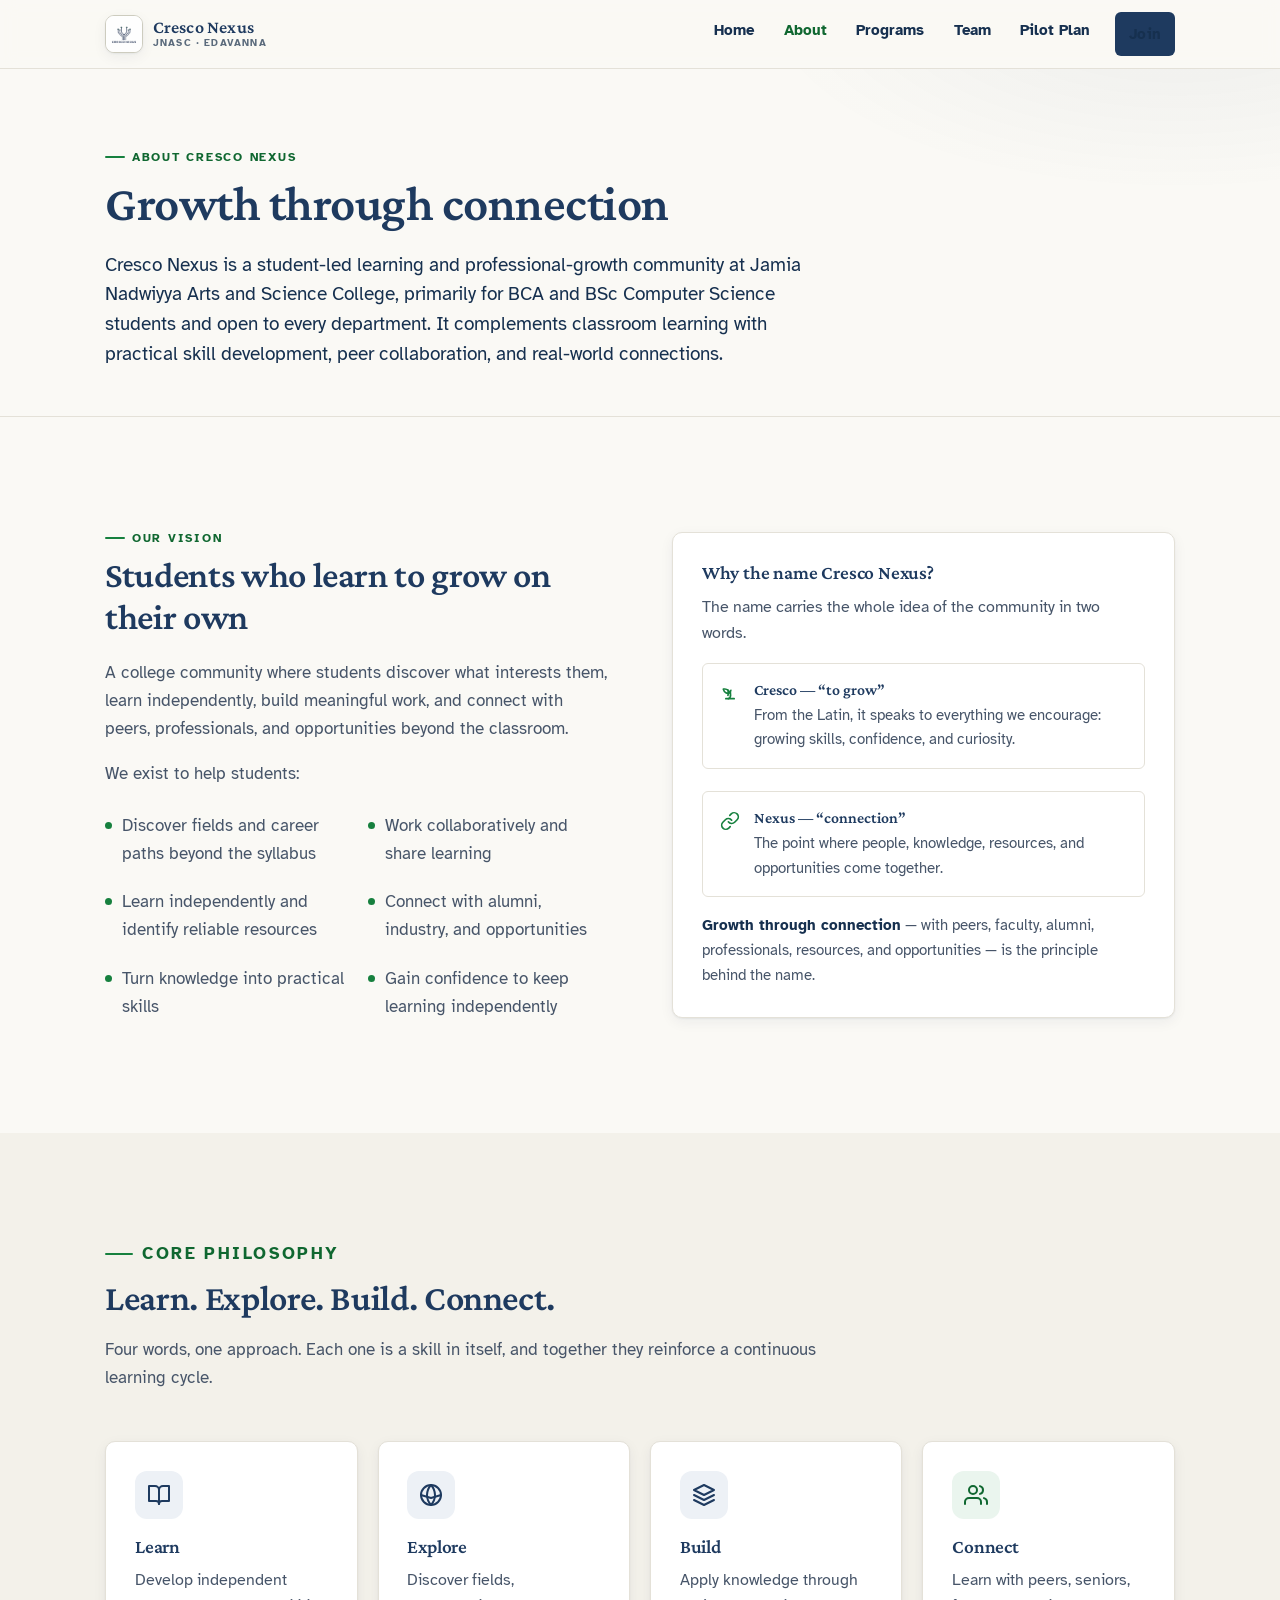
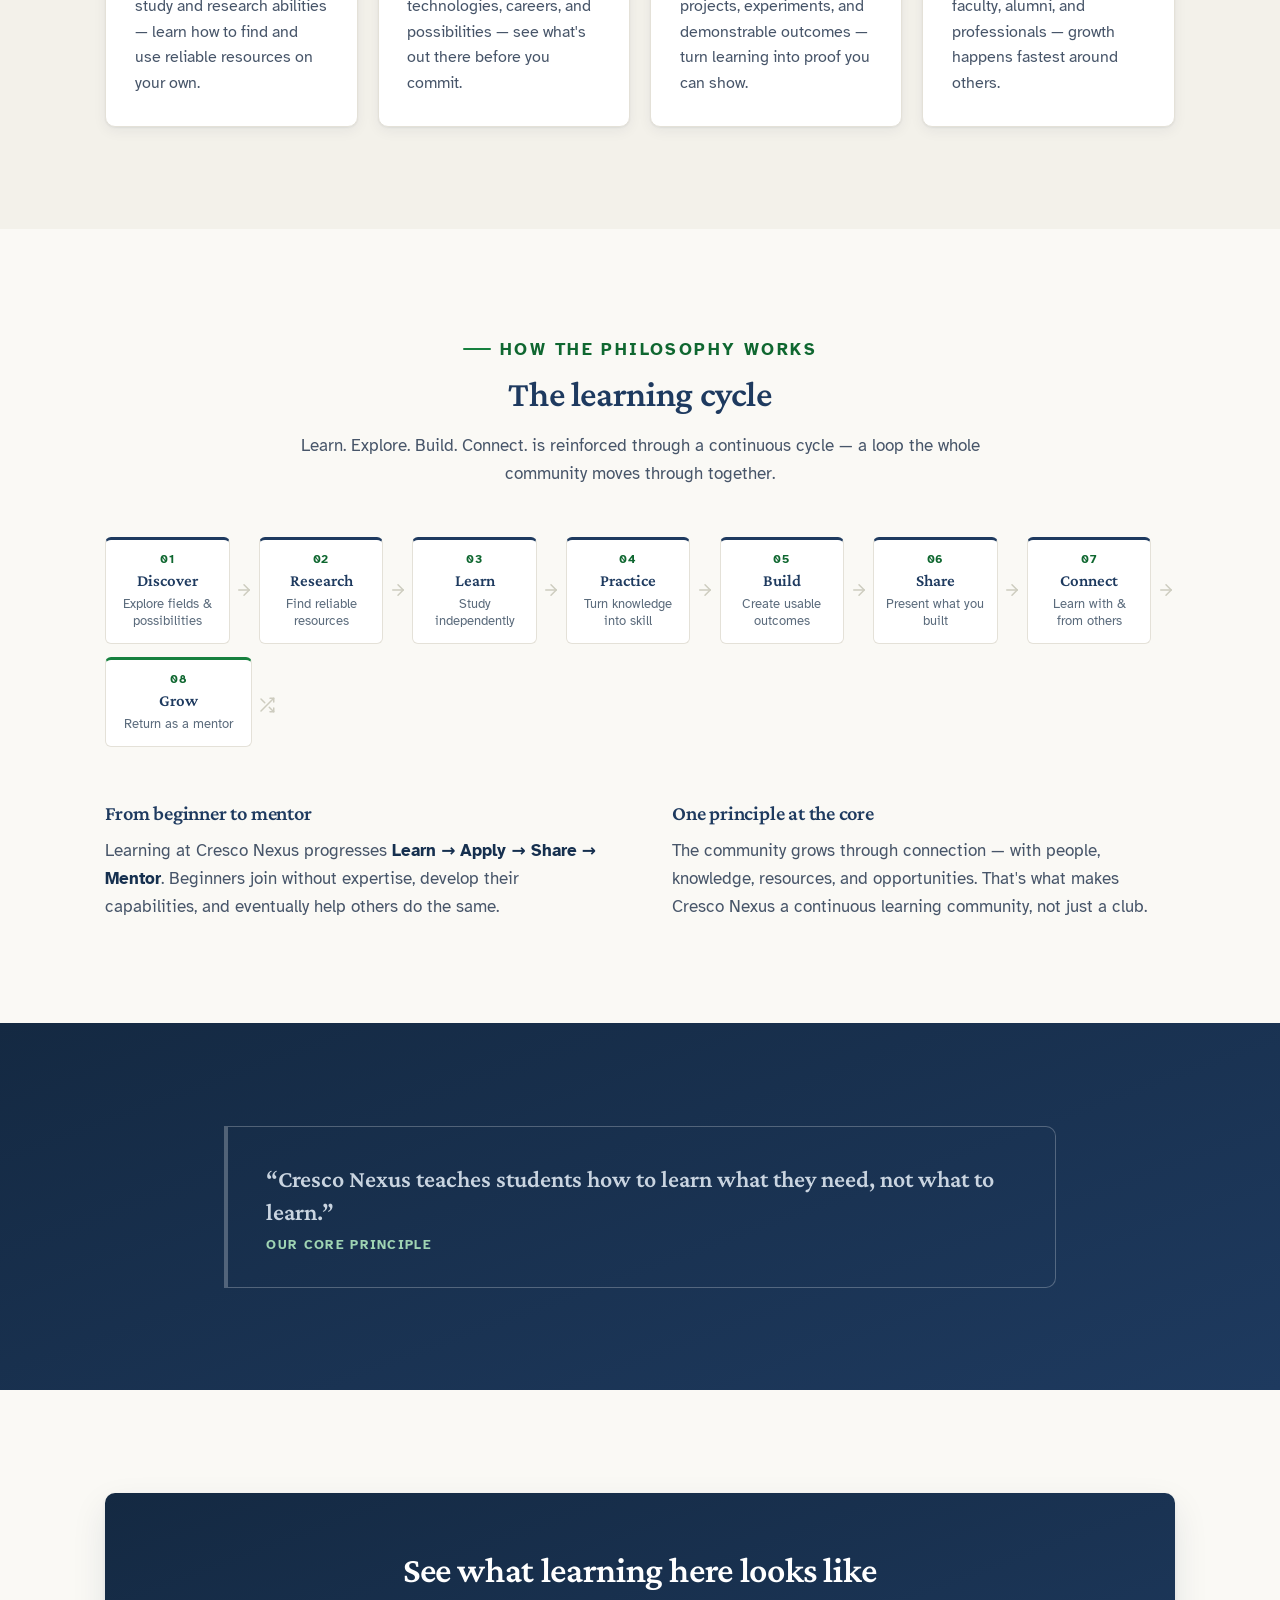
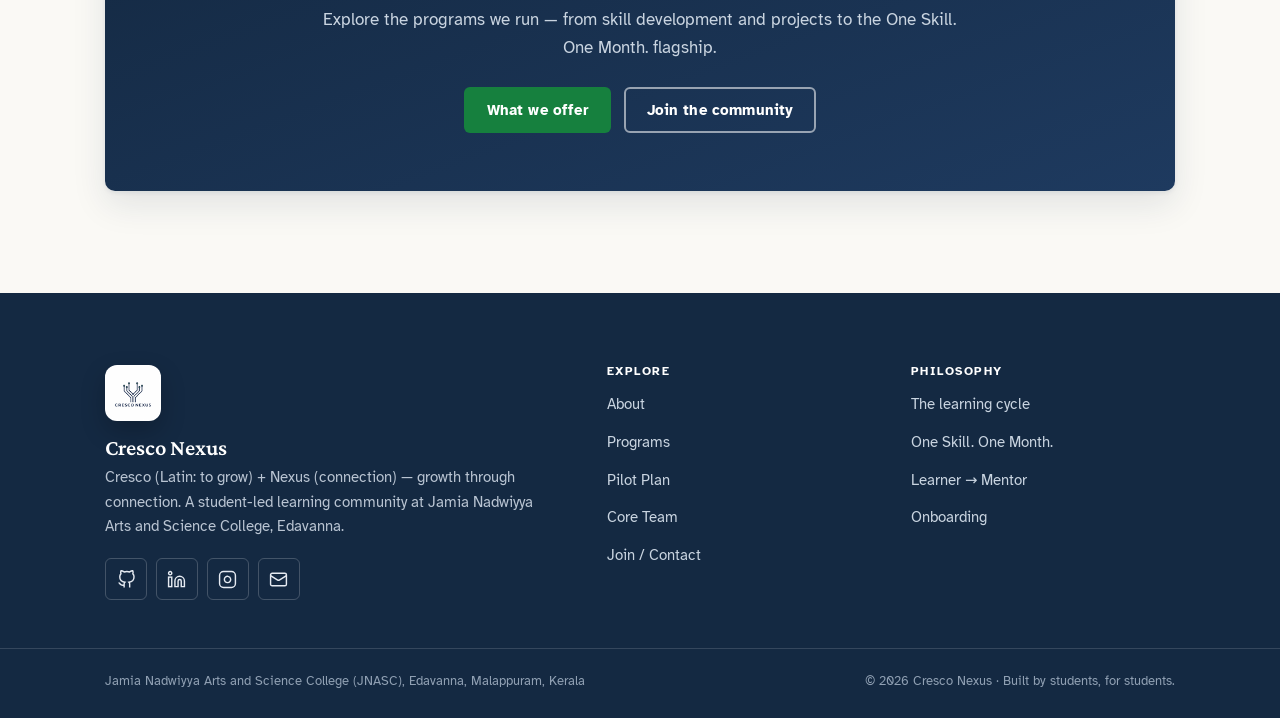
==== commit 773efbe2: "Use official logo in header, footer, and favicon; add optimized downscales" ====
--- a/about.html
+++ b/about.html
@@ -11,7 +11,7 @@
   <meta property="og:description" content="A student-led community at JNASC, Edavanna. Learn what we stand for: vision, purpose, core philosophy, and the Cresco = grow/ Nexus = connection learning cycle.">
   <meta property="og:url" content="https://YOUR_USERNAME.github.io/cresco-nexus/about.html">
   <link rel="canonical" href="https://YOUR_USERNAME.github.io/cresco-nexus/about.html">
-  <link rel="icon" type="image/svg+xml" href="assets/favicon.svg">
+  <link rel="icon" type="image/png" href="assets/favicon.png">
   <link rel="preconnect" href="https://fonts.googleapis.com">
   <link rel="preconnect" href="https://fonts.gstatic.com" crossorigin>
   <link href="https://fonts.googleapis.com/css2?family=Atkinson+Hyperlegible:wght@400;700&family=Crimson+Pro:ital,wght@0,400;0,600;0,700;1,400;1,600&display=swap" rel="stylesheet">
@@ -23,14 +23,7 @@
   <header class="site-header">
     <div class="container nav">
       <a class="brand" href="index.html" aria-label="Cresco Nexus — home">
-        <span class="brand__mark" aria-hidden="true">
-          <svg viewBox="0 0 24 24" width="20" height="20" fill="none" stroke="currentColor" stroke-width="2" stroke-linecap="round" stroke-linejoin="round">
-            <circle cx="5" cy="5" r="2.4"></circle>
-            <circle cx="19" cy="5" r="2.4"></circle>
-            <circle cx="12" cy="19" r="2.4"></circle>
-            <path d="M5 5l14 0M5 5l7 14M19 5L12 19"></path>
-          </svg>
-        </span>
+        <img class="brand__logo" src="assets/logo-96.png" width="38" height="38" alt="" aria-hidden="true">
         <span class="brand__text">
           <span class="brand__name">Cresco Nexus</span>
           <span class="brand__tag">JNASC · Edavanna</span>
@@ -202,6 +195,7 @@
     <div class="container">
       <div class="footer-grid">
         <div class="footer-brand">
+          <img class="footer-brand__logo" src="assets/logo-96.png" width="56" height="56" alt="">
           <span class="footer-brand__name">Cresco Nexus</span>
           <p>Cresco (Latin: to grow) + Nexus (connection) — growth through connection. A student-led learning community at Jamia Nadwiyya Arts and Science College, Edavanna.</p>
           <div class="social-row">
--- a/assets/css/styles.css
+++ b/assets/css/styles.css
@@ -234,13 +234,14 @@
 .nav { display: flex; align-items: center; justify-content: space-between; gap: 1rem; min-height: 68px; }
 
 .brand { display: inline-flex; align-items: center; gap: .6rem; flex: none; }
-.brand__mark {
+.brand__logo {
   width: 38px; height: 38px; border-radius: 9px;
-  background: var(--navy); color: #fff;
-  display: grid; place-items: center;
-  transition: background-color var(--t-fast) var(--ease);
-}
-.brand:hover .brand__mark { background: var(--green); }
+  border: 1px solid var(--border-strong);
+  box-shadow: var(--shadow-sm);
+  background: #fff;
+  object-fit: contain;
+  flex: none;
+}
 .brand__text { line-height: 1.1; }
 .brand__name { display: block; font: 600 1.12rem/1.1 var(--serif); color: var(--navy); letter-spacing: .01em; }
 .brand__tag { display: block; font: 700 .62rem/1.3 var(--sans); letter-spacing: .12em; text-transform: uppercase; color: var(--muted); }
@@ -322,7 +323,8 @@
   0%, 100% { opacity: 1; transform: scale(1); }
   50% { opacity: .5; transform: scale(.8); }
 }
-.motif-svg { width: 100%; height: auto; }
+.hero__motif { position: relative; display: flex; flex-direction: column; align-items: flex-start; }
+.motif-svg { width: 100%; height: auto; display: block; }
 .motif-svg .node-line { stroke: var(--navy); stroke-opacity: .28; }
 .motif-svg .node-core { fill: var(--navy); }
 .motif-svg .node-core--green { fill: var(--green); }
@@ -340,9 +342,9 @@
 }
 
 .hero__chip {
-  position: absolute;
-  left: -14px;
-  bottom: 6px;
+  position: relative;
+  align-self: center;
+  margin-top: -2.2rem;
   background: var(--card);
   border: 1px solid var(--border-strong);
   border-radius: var(--radius);
@@ -352,6 +354,18 @@
   gap: .8rem;
   align-items: center;
   max-width: 290px;
+  z-index: 1;
+}
+.hero__chip::after {
+  content: "";
+  position: absolute;
+  top: -10px;
+  left: 50%;
+  width: 14px; height: 14px;
+  background: var(--card);
+  border-left: 1px solid var(--border-strong);
+  border-top: 1px solid var(--border-strong);
+  transform: translateX(-50%) rotate(45deg);
 }
 .hero__chip .chip-mark {
   flex: none;
@@ -610,6 +624,12 @@
   grid-template-columns: minmax(0, 1.4fr) minmax(0, .8fr) minmax(0, .8fr);
   gap: 2.5rem;
   padding-bottom: clamp(2rem, 4vw, 3rem);
+}
+.footer-brand__logo {
+  width: 56px; height: 56px; border-radius: 12px;
+  border: 1px solid rgba(255,255,255,.28);
+  background: #fff; box-shadow: 0 10px 24px rgba(0,0,0,.22);
+  margin-bottom: .9rem;
 }
 .footer-brand__name { font: 600 1.4rem/1.1 var(--serif); color: #fff; display: block; margin-bottom: .3rem; }
 .footer-brand p { font-size: .93rem; max-width: 30em; }
